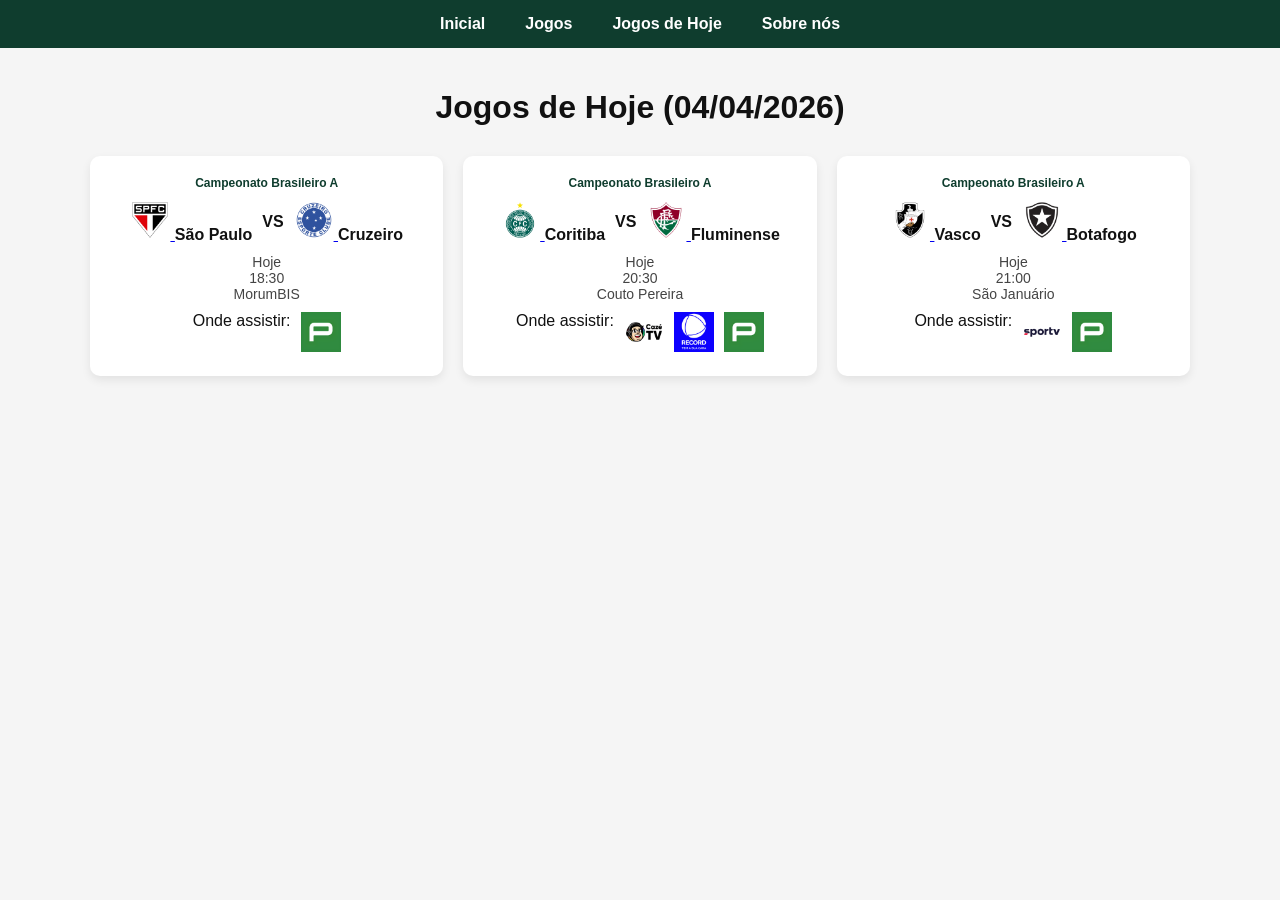
==== jogos-de-hoje.html @ 6598ff71 "Update jogos-de-hoje.html" ====
<!DOCTYPE html>
<html>
<head>
<title>Jogos de Hoje - Onde Assistir</title>
<link rel="stylesheet" href="style.css">
</head>

<body>

<header>
<a href="index.html">Inicial</a>
<a href="jogos.html">Jogos</a>
<a href="jogos-de-hoje.html">Jogos de Hoje</a>
<a href="sobre.html">Sobre nós</a>
</header>

<div class="container">

<h1>Jogos de Hoje (04/04/2026)</h1>

<div class="grid">

<div class="jogo">
  <div class="competicao brasileirao">
    Campeonato Brasileiro A
  </div>
  <div class="times">
    <div class="time">
      <a href="https://instagram.com/saopaulofc" target="_blank">
        <img src="img/times/saopaulo.png" alt="São Paulo">
      </a>
      <span>São Paulo</span>
    </div>
    <div class="vs">
      VS
    </div>
    <div class="time">
      <a href="https://instagram.com/cruzeiro" target="_blank">
        <img src="img/times/cruzeiro.png" alt="Cruzeiro">
      </a>
      <span>Cruzeiro</span>
    </div>
  </div>
  <div class="info">
    <div>Hoje</div>
    <div>18:30</div>
    <div>MorumBIS</div>
  </div>
  <div class="onde-assistir">
    <span>Onde assistir:</span>
    <a href="https://premiere.globo.com/" target="_blank">
      <img src="img/canais/premiere.png" alt="Premiere">
    </a>

  </div>
</div>

  <div class="jogo">
  <div class="competicao brasileirao">
    Campeonato Brasileiro A
  </div>
  <div class="times">
    <div class="time">
      <a href="https://www.instagram.com/coritiba" target="_blank">
        <img src="img/times/coritiba.png" alt="Coritiba">
      </a>
      <span>Coritiba</span>
    </div>
    <div class="vs">
      VS
    </div>
    <div class="time">
      <a href="https://www.instagram.com/fluminensefc/" target="_blank">
        <img src="img/times/fluminense.png" alt="Fluminense">
      </a>
      <span>Fluminense</span>
    </div>
  </div>
  <div class="info">
    <div>Hoje</div>
    <div>20:30</div>
    <div>Couto Pereira</div>
  </div>
  <div class="onde-assistir">
    <span>Onde assistir:</span>
    <a href="https://www.youtube.com/@cazetv" target="_blank">
      <img src="img/canais/cazetv.png" alt="CazéTV">
    <a href="https://www.recordplus.com/flow/plans" target="_blank">
      <img src="img/canais/record.jpg" alt="Record Plus">
    <a href="https://premiere.globo.com/" target="_blank">
      <img src="img/canais/premiere.png" alt="Premiere">
    </a>

  </div>
</div>
  
<div class="jogo">
  <div class="competicao brasileirao">
    Campeonato Brasileiro A
  </div>
  <div class="times">
    <div class="time">
      <a href="https://www.instagram.com/vascodagama/" target="_blank">
        <img src="img/times/vasco.png" alt="Vasco">
      </a>
      <span>Vasco</span>
    </div>
    <div class="vs">
      VS
    </div>
    <div class="time">
      <a href="https://instagram.com/botafogo" target="_blank">
        <img src="img/times/botafogo.png" alt="Botafogo">
      </a>
      <span>Botafogo</span>
    </div>
  </div>
  <div class="info">
    <div>Hoje</div>
    <div>21:00</div>
    <div>São Januário</div>
  </div>
  <div class="onde-assistir">
    <span>Onde assistir:</span>
    <a href="https://globoplay.globo.com/categorias/sportv/" target="_blank">
      <img src="img/canais/sportv.png" alt="SporTV">
    </a>
    <a href="https://premiere.globo.com/" target="_blank">
      <img src="img/canais/premiere.png" alt="Premiere">
    </a>

  </div>
</div>

</div>

</div>

</body>
</html>
---- style.css ----
body{
font-family: Arial, Helvetica, sans-serif;
background:#f5f5f5;
margin:0;
color:#111;
}

header{
background:#0f3d2e;
padding:15px;
display:flex;
justify-content:center;
gap:40px;
font-weight:bold;
}

header a{
color:white;
text-decoration:none;
}

header a:hover{
color:#90ee90;
}

.container{
max-width:1100px;
margin:auto;
padding:20px;
}

h1{
text-align:center;
margin-bottom:30px;
}

.grid{
display:grid;
grid-template-columns:repeat(3,1fr);
gap:20px;
}

.jogo{
background:white;
border-radius:10px;
padding:20px;
box-shadow:0 4px 10px rgba(0,0,0,0.08);
text-align:center;
}

.competicao{
font-size:12px;
color:#0f3d2e;
font-weight:bold;
margin-bottom:10px;
}

.times{
display:flex;
align-items:center;
justify-content:center;
gap:10px;
margin-bottom:10px;
font-weight:bold;
}

.times img{
width:40px;
height:40px;
}

.info{
font-size:14px;
color:#444;
margin-bottom:10px;
}

.onde-assistir{
display:flex;
justify-content:center;
gap:10px;
margin-top:10px;
}

.onde-assistir img{
width:40px;
height:40px;
}

.filtros{
margin-bottom:20px;
text-align:center;
}

select{
padding:8px;
border-radius:5px;
border:1px solid #ccc;
}

footer{
background:#0f3d2e;
color:white;
text-align:center;
padding:20px;
margin-top:40px;
}
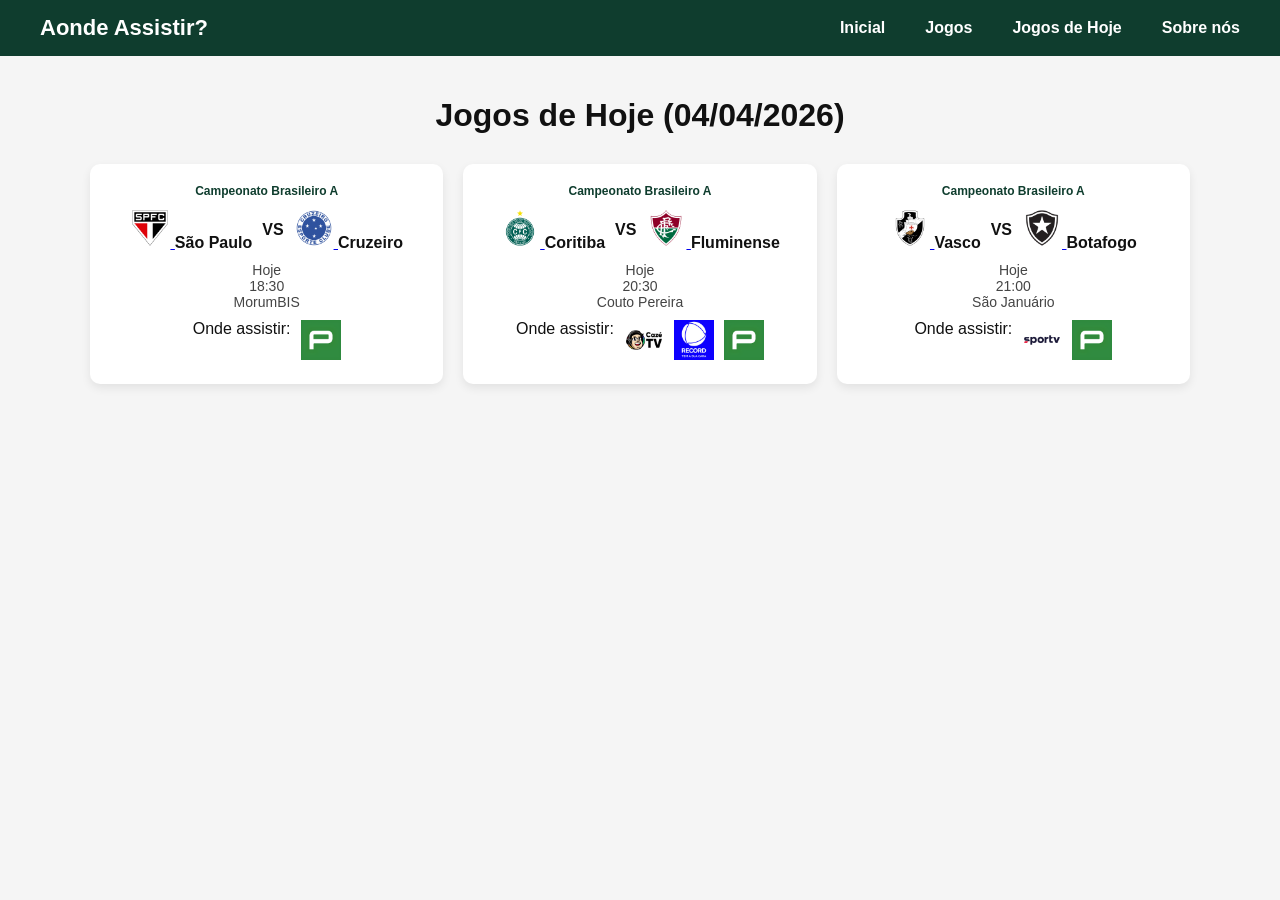
==== commit f03a6832: "Update jogos-de-hoje.html" ====
--- a/jogos-de-hoje.html
+++ b/jogos-de-hoje.html
@@ -1,17 +1,25 @@
 <!DOCTYPE html>
 <html>
 <head>
-<title>Jogos de Hoje - Onde Assistir</title>
+<title>Jogos de Hoje - Aonde Assistir?</title>
 <link rel="stylesheet" href="style.css">
 </head>
 
 <body>
 
 <header>
+
+<div class="logo">
+Aonde Assistir?
+</div>
+
+<nav>
 <a href="index.html">Inicial</a>
 <a href="jogos.html">Jogos</a>
 <a href="jogos-de-hoje.html">Jogos de Hoje</a>
 <a href="sobre.html">Sobre nós</a>
+</nav>
+
 </header>
 
 <div class="container">
--- a/style.css
+++ b/style.css
@@ -7,19 +7,30 @@
 
 header{
 background:#0f3d2e;
-padding:15px;
+padding:15px 40px;
 display:flex;
-justify-content:center;
+align-items:center;
+justify-content:space-between;
+}
+
+.logo{
+color:white;
+font-size:22px;
+font-weight:bold;
+}
+
+nav{
+display:flex;
 gap:40px;
 font-weight:bold;
 }
 
-header a{
+nav a{
 color:white;
 text-decoration:none;
 }
 
-header a:hover{
+nav a:hover{
 color:#90ee90;
 }
 
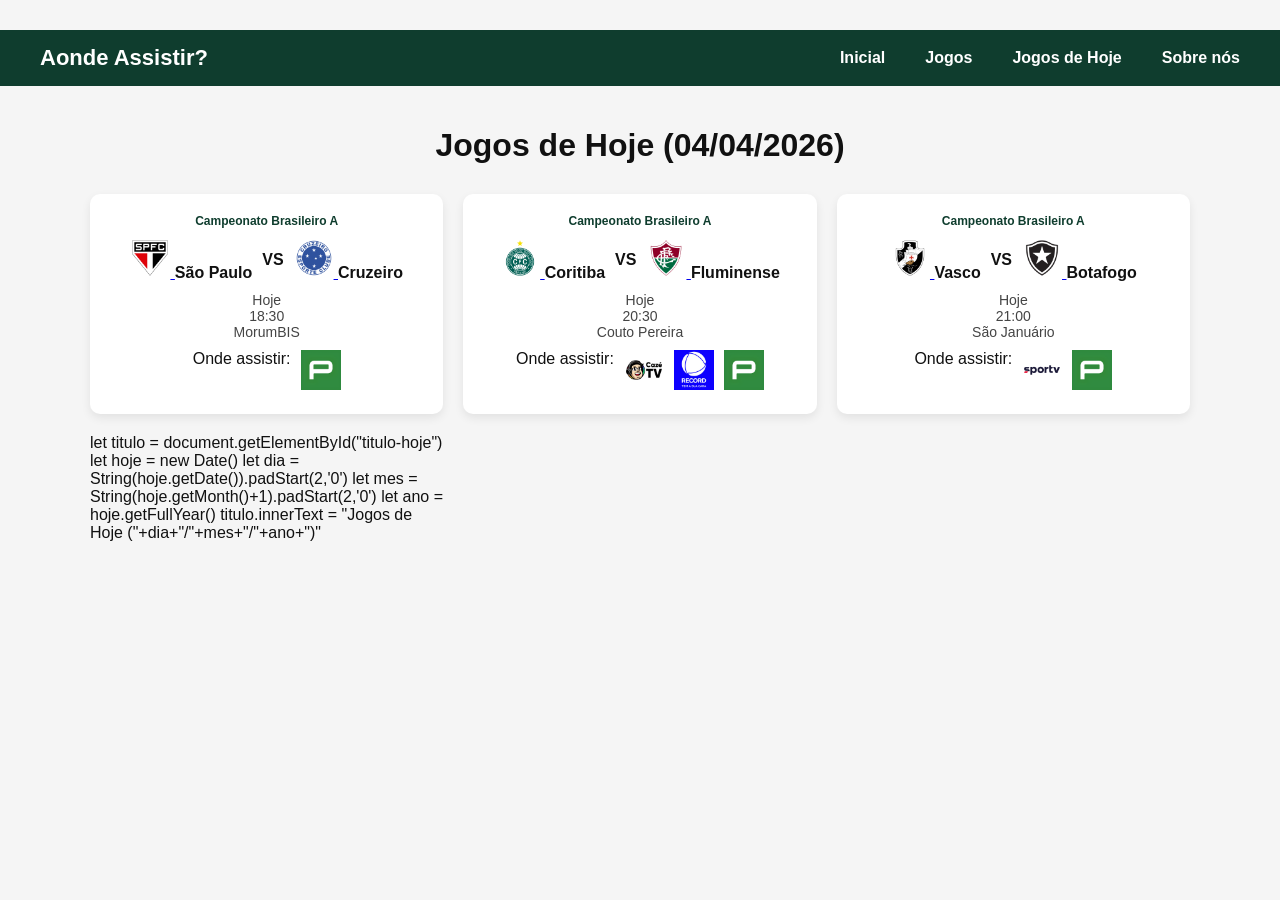
==== commit fc79260d: "Add dynamic date display for today's games" ====
--- a/jogos-de-hoje.html
+++ b/jogos-de-hoje.html
@@ -1,7 +1,7 @@
 <!DOCTYPE html>
 <html>
 <head>
-<title>Jogos de Hoje - Aonde Assistir?</title>
+<h1 id="titulo-hoje"></h1>
 <link rel="stylesheet" href="style.css">
 </head>
 
@@ -140,6 +140,16 @@
   </div>
 </div>
 
+let titulo = document.getElementById("titulo-hoje")
+
+let hoje = new Date()
+
+let dia = String(hoje.getDate()).padStart(2,'0')
+let mes = String(hoje.getMonth()+1).padStart(2,'0')
+let ano = hoje.getFullYear()
+
+titulo.innerText = "Jogos de Hoje ("+dia+"/"+mes+"/"+ano+")"
+      
 </div>
 
 </div>
--- a/style.css
+++ b/style.css
@@ -116,3 +116,10 @@
 padding:20px;
 margin-top:40px;
 }
+
+.ads{
+max-width:1100px;
+margin:40px auto;
+padding:10px;
+text-align:center;
+}
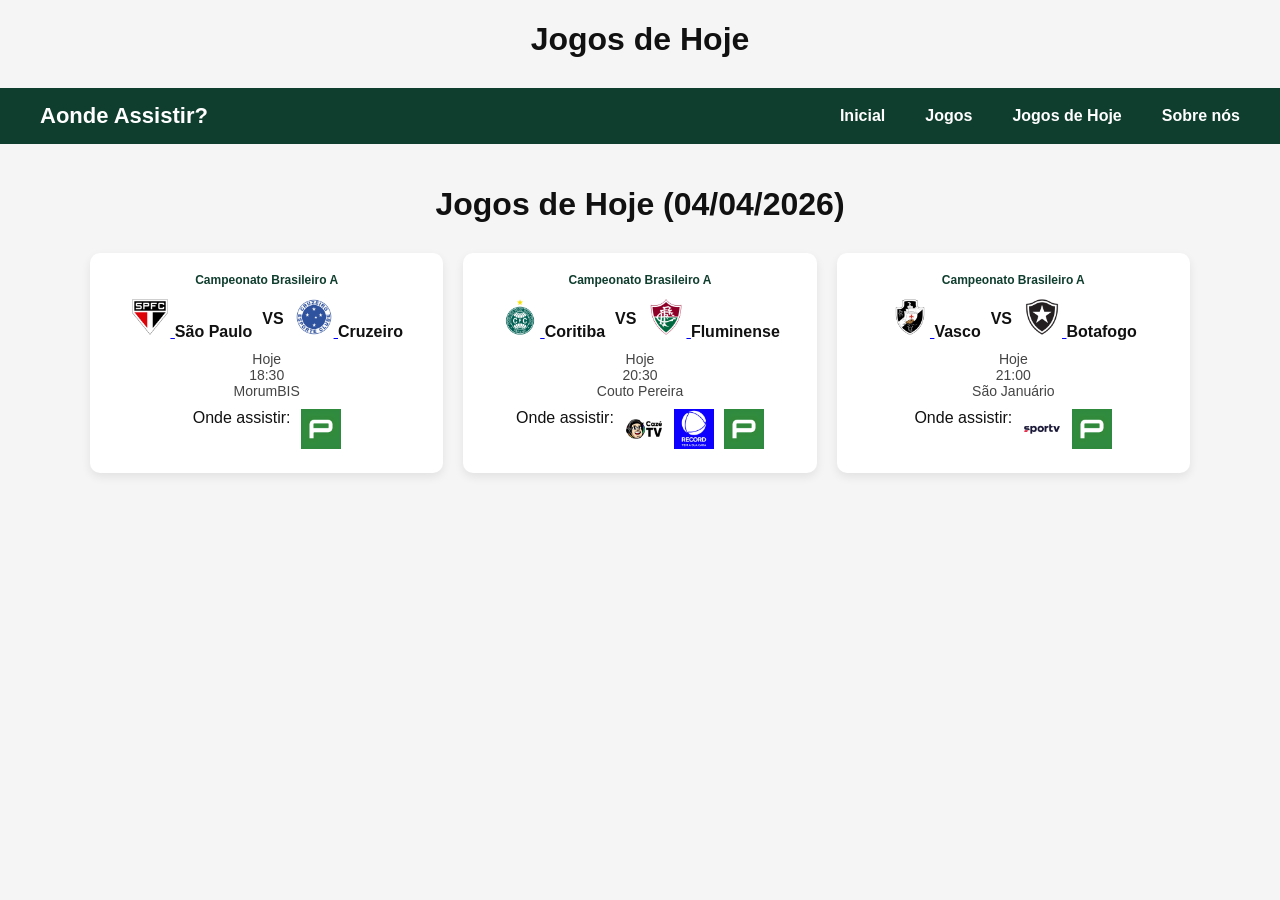
==== commit a1a9cc49: "Update jogos-de-hoje.html" ====
--- a/jogos-de-hoje.html
+++ b/jogos-de-hoje.html
@@ -1,7 +1,7 @@
 <!DOCTYPE html>
 <html>
 <head>
-<h1 id="titulo-hoje"></h1>
+<h1 id="titulo-hoje">Jogos de Hoje</h1>
 <link rel="stylesheet" href="style.css">
 </head>
 
@@ -139,16 +139,6 @@
 
   </div>
 </div>
-
-let titulo = document.getElementById("titulo-hoje")
-
-let hoje = new Date()
-
-let dia = String(hoje.getDate()).padStart(2,'0')
-let mes = String(hoje.getMonth()+1).padStart(2,'0')
-let ano = hoje.getFullYear()
-
-titulo.innerText = "Jogos de Hoje ("+dia+"/"+mes+"/"+ano+")"
       
 </div>
 
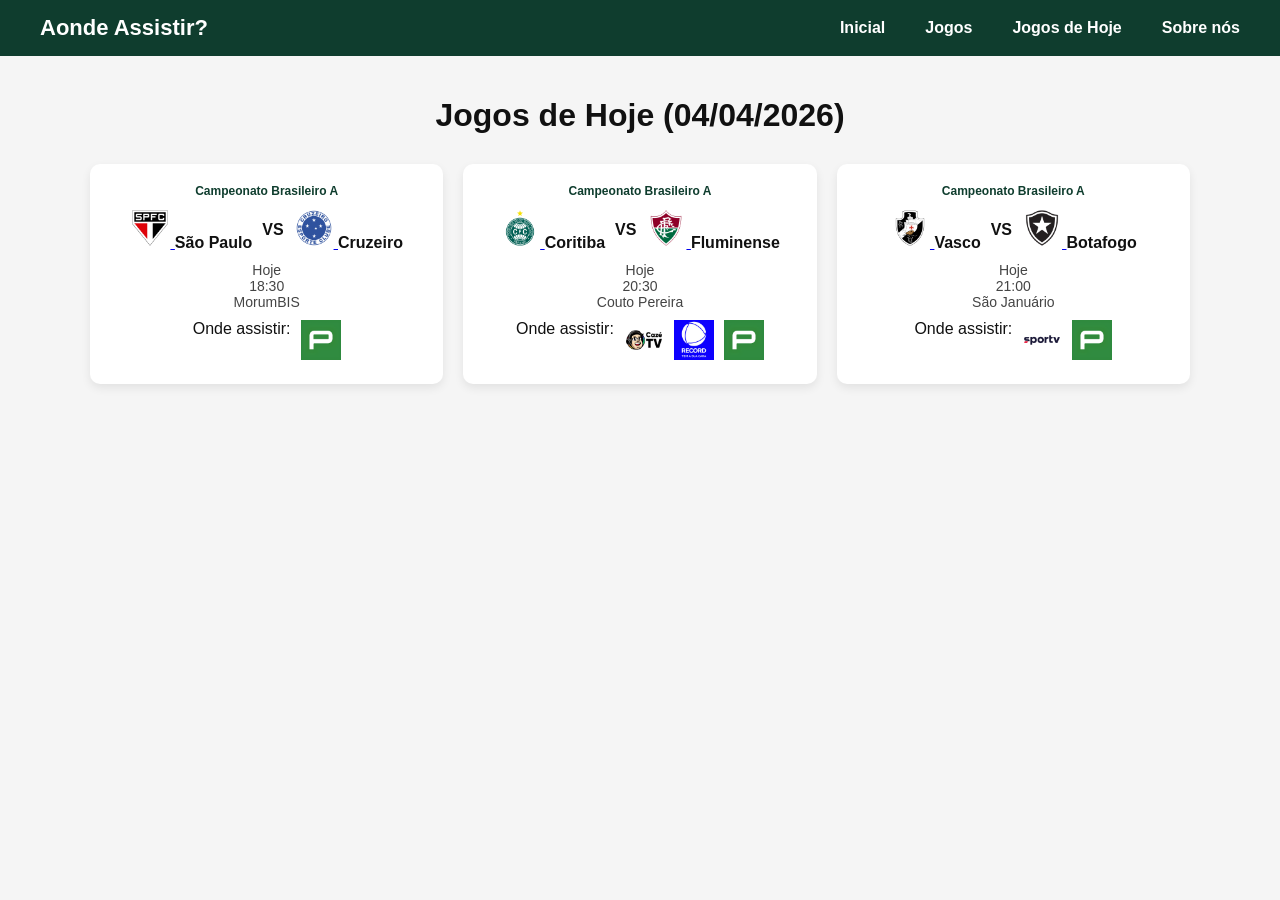
==== commit 6ab5dda9: "Update jogos-de-hoje.html" ====
--- a/jogos-de-hoje.html
+++ b/jogos-de-hoje.html
@@ -1,7 +1,7 @@
 <!DOCTYPE html>
 <html>
 <head>
-<h1 id="titulo-hoje">Jogos de Hoje</h1>
+<title>id="titulo-hoje">Jogos de Hoje</title>
 <link rel="stylesheet" href="style.css">
 </head>
 
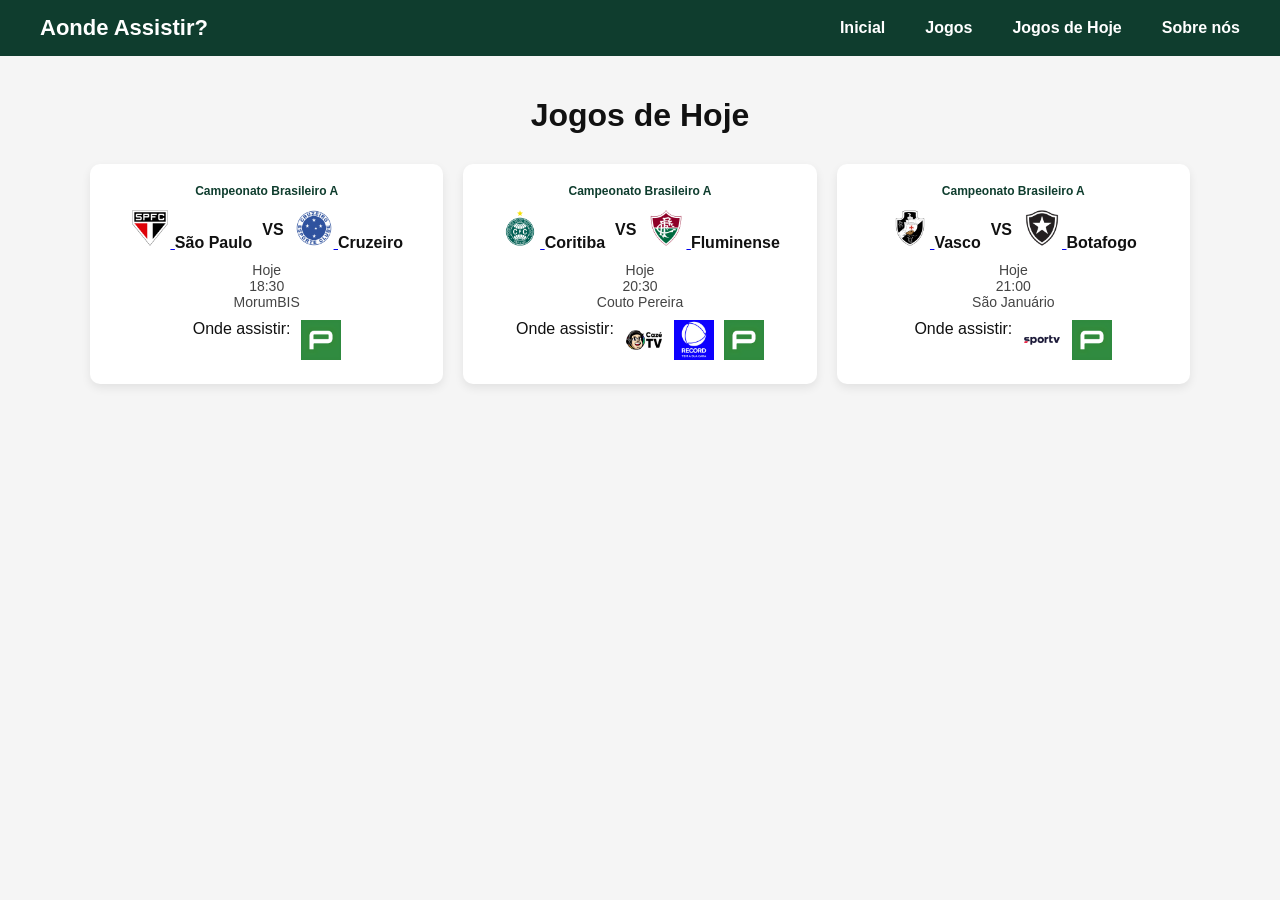
==== commit 2b6f6766: "Update jogos-de-hoje.html" ====
--- a/jogos-de-hoje.html
+++ b/jogos-de-hoje.html
@@ -1,7 +1,7 @@
 <!DOCTYPE html>
 <html>
 <head>
-<title>id="titulo-hoje">Jogos de Hoje</title>
+<title>Jogos de Hoje - Aonde Assistir?</title>
 <link rel="stylesheet" href="style.css">
 </head>
 
@@ -24,8 +24,9 @@
 
 <div class="container">
 
-<h1>Jogos de Hoje (04/04/2026)</h1>
+<h1 id="titulo-hoje">Jogos de Hoje</h1>
 
+  
 <div class="grid">
 
 <div class="jogo">
